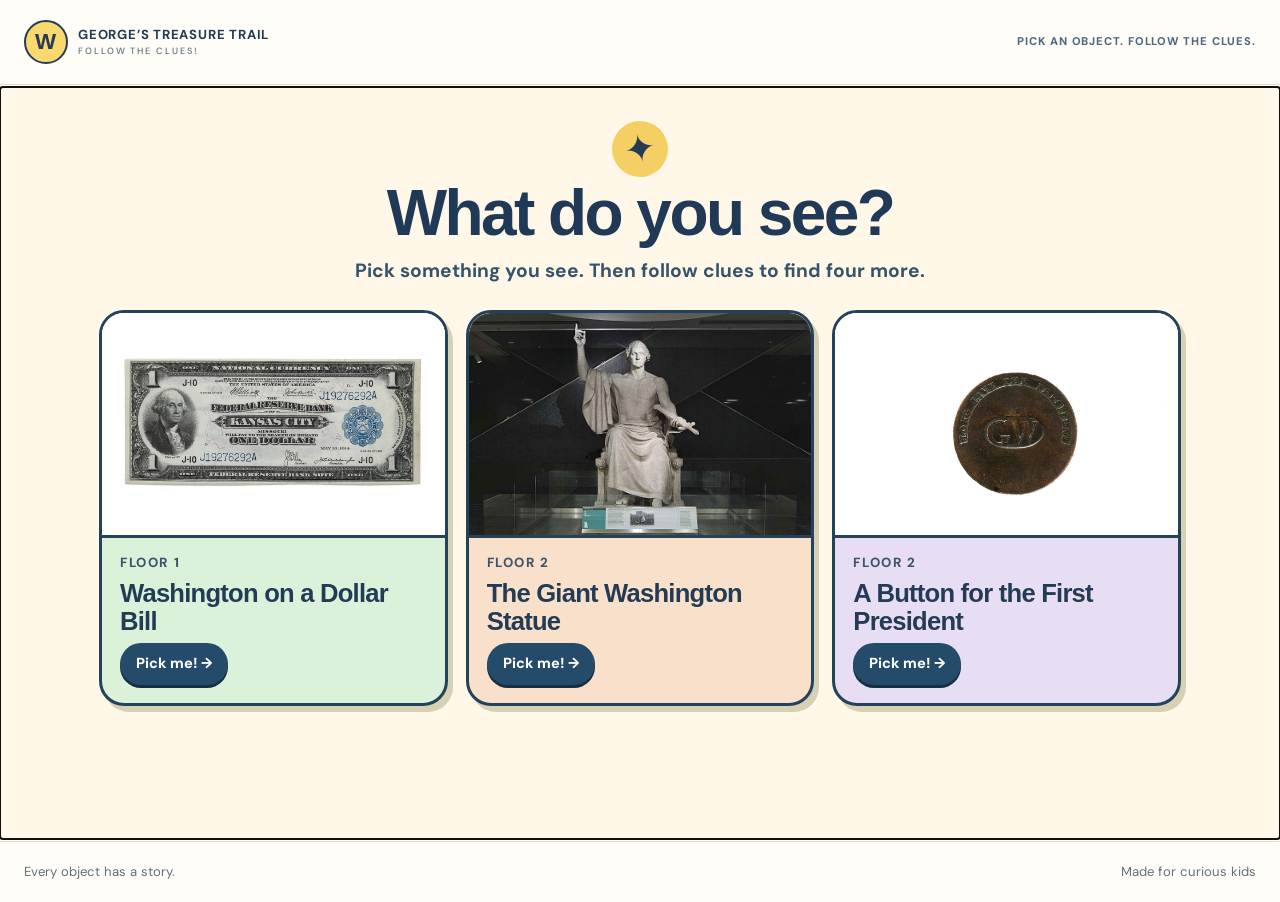
==== index.html @ ba1e5d36 "MVP" ====
<!doctype html>
<html lang="en">
<head>
  <meta charset="utf-8">
  <meta name="viewport" content="width=device-width, initial-scale=1">
  <meta name="theme-color" content="#f4efe5">
  <title>Where Will George Washington Take You?</title>
  <link rel="stylesheet" href="style.css">
  <script src="script.js" defer></script>
</head>
<body>
  <header class="site-header"><a class="brand" href="#" id="home-link" aria-label="Pick a new first object"><span class="brand-mark">W</span><span>GEORGE’S TREASURE TRAIL <small>FOLLOW THE CLUES!</small></span></a><span class="header-note">Pick an object. Follow the clues.</span></header>
  <main id="app" tabindex="-1"><p class="loading">Opening the collection…</p></main>
  <footer class="site-footer"><span>Every object has a story.</span><span>Made for curious kids</span></footer>
</body>
</html>
---- style.css ----
@import url('https://fonts.googleapis.com/css2?family=DM+Sans:wght@400;500;600;700&family=Playfair+Display:wght@500;600;700&display=swap');
:root{--paper:#f4efe5;--cream:#fffdf8;--ink:#172a3c;--muted:#62707b;--blue:#315d75;--blue2:#d8e4e8;--red:#934b43;--gold:#bf9653;--line:#d8d0c1;--shadow:0 16px 40px #172a3c14}*{box-sizing:border-box}html{scroll-behavior:smooth}body{margin:0;background:var(--paper);color:var(--ink);font-family:'DM Sans',Arial,sans-serif;line-height:1.55}button,a{font:inherit}button{cursor:pointer}a{color:var(--blue)}button:focus-visible,a:focus-visible{outline:3px solid var(--gold);outline-offset:4px}.site-header,.site-footer{display:flex;justify-content:space-between;align-items:center;gap:1rem;padding:20px max(24px,calc((100vw - 1240px)/2));border-bottom:1px solid var(--line)}.site-footer{border-top:1px solid var(--line);border-bottom:0;color:var(--muted);font-size:.82rem}.brand{display:flex;align-items:center;gap:10px;color:var(--ink);text-decoration:none;font-weight:700;font-size:.75rem;letter-spacing:.13em;line-height:1.2}.brand small{display:block;font-size:.57rem;font-weight:500;letter-spacing:.21em;color:var(--muted);margin-top:4px}.brand-mark{display:grid;place-items:center;width:38px;height:38px;border:1px solid var(--red);border-radius:50%;font:600 1.4rem Georgia,serif;color:var(--red)}.header-note{text-transform:uppercase;color:var(--muted);letter-spacing:.15em;font-size:.65rem}main{min-height:calc(100vh - 148px)}.shell{max-width:1240px;margin:auto;padding:34px 24px 70px}.eyebrow{text-transform:uppercase;letter-spacing:.2em;color:var(--red);font-weight:700;font-size:.69rem}.display{font:600 clamp(2.7rem,6vw,5.7rem)/1.05 'Playfair Display',Georgia,serif;letter-spacing:-.045em;margin:16px 0 24px}.section-title{font:600 clamp(2rem,4vw,3.2rem)/1.14 'Playfair Display',Georgia,serif;letter-spacing:-.03em;margin:12px 0 14px}.lead{font-size:clamp(1rem,1.7vw,1.2rem);color:#3f5260;max-width:620px}.button{border:0;border-radius:100px;background:var(--ink);color:#fff;padding:15px 25px;display:inline-flex;align-items:center;gap:16px;font-weight:700;text-decoration:none;box-shadow:0 8px 20px #172a3c20;transition:transform .2s,background .2s}.button:hover{transform:translateY(-2px);background:var(--blue)}.button.secondary{background:transparent;color:var(--ink);border:1px solid var(--ink);box-shadow:none}.button.red{background:var(--red)}.text-button{background:none;border:0;color:var(--blue);text-decoration:underline;padding:0}.intro{display:grid;grid-template-columns:1fr 1fr;align-items:center;gap:7%;min-height:70vh}.intro-copy{padding:30px 0}.intro-copy .lead{margin-bottom:34px}.intro-art{position:relative;min-height:530px;border-radius:220px 220px 16px 16px;background:radial-gradient(circle at 50% 40%,#f6ead1 0 22%,transparent 23%),linear-gradient(145deg,#dbe5e5,#b9ced2);overflow:hidden;box-shadow:var(--shadow)}.intro-art:before,.intro-art:after{content:'';position:absolute;border:1px solid #ffffff91;border-radius:50%;width:470px;height:470px;top:35px;left:50%;transform:translateX(-50%)}.intro-art:after{width:335px;height:335px;top:102px}.intro-compass{position:absolute;inset:0;display:grid;place-items:center;font:700 12rem 'Playfair Display',Georgia,serif;color:#345a688a}.art-chip{position:absolute;background:var(--cream);border:1px solid #ffffffb8;box-shadow:var(--shadow);border-radius:14px;padding:12px 15px;font-size:.75rem;font-weight:700}.art-chip:nth-child(2){left:5%;top:18%}.art-chip:nth-child(3){right:5%;top:25%}.art-chip:nth-child(4){left:10%;bottom:18%}.art-chip:nth-child(5){right:8%;bottom:13%}.intro-caption{margin-top:18px;color:var(--muted);font-size:.8rem}.topline{display:flex;justify-content:space-between;align-items:end;gap:20px;margin-bottom:22px}.map-layout{display:grid;grid-template-columns:minmax(0,1fr) 265px;gap:24px}.network-panel{background:#e9e7db;border:1px solid var(--line);border-radius:22px;min-height:650px;position:relative;overflow:hidden;background-image:radial-gradient(#c7c9bc 1px,transparent 1px);background-size:25px 25px}.network-inner{position:relative;min-width:780px;height:650px}.network-lines{position:absolute;inset:0;width:100%;height:100%;pointer-events:none}.network-lines line{stroke:#9ab0b5;stroke-width:2;stroke-dasharray:5 6}.root-node{position:absolute;left:50%;top:50%;transform:translate(-50%,-50%);z-index:2;width:158px;height:158px;background:var(--ink);border:7px solid var(--paper);border-radius:50%;box-shadow:0 12px 35px #172a3c33;color:white;display:grid;place-content:center;text-align:center;font:600 1.25rem/1.2 'Playfair Display',Georgia,serif}.root-node span{font:700 .55rem 'DM Sans',sans-serif;letter-spacing:.17em;color:#d9c29b;margin-bottom:8px}.network-card{position:absolute;z-index:3;width:154px;min-height:147px;background:var(--cream);border:1px solid #d2cdc2;border-radius:14px;box-shadow:0 8px 20px #26384920;padding:0;overflow:hidden;text-align:left;transition:transform .2s,box-shadow .2s}.network-card:hover{transform:translateY(-5px);box-shadow:0 14px 26px #26384930}.network-card img{width:100%;height:74px;object-fit:cover;background:#e2ded2}.network-card strong,.network-card small{display:block;padding:0 10px}.network-card strong{font-size:.72rem;line-height:1.2;margin:8px 0 3px}.network-card small{font-size:.61rem;color:var(--muted);padding-bottom:9px}.map-note{background:var(--cream);border:1px solid var(--line);border-radius:20px;padding:25px;align-self:start;box-shadow:var(--shadow)}.map-note h3{font:600 1.4rem 'Playfair Display',Georgia,serif;margin:8px 0}.map-note p{font-size:.88rem;color:var(--muted)}.legend{display:grid;gap:9px;margin-top:24px;font-size:.75rem;color:var(--muted)}.legend div{display:flex;align-items:center;gap:9px}.dot{width:13px;height:13px;border-radius:50%;background:var(--ink)}.dot.object{background:var(--cream);border:2px solid var(--blue)}.dot.concept{background:var(--gold)}.progress-row{display:flex;justify-content:space-between;align-items:center;gap:16px;margin:8px 0 22px}.progress-track{display:flex;gap:6px}.progress-track span{height:5px;width:35px;background:#d6d2c8;border-radius:10px}.progress-track span.active{background:var(--red)}.object-layout{display:grid;grid-template-columns:minmax(0,1.02fr) minmax(0,.98fr);gap:35px}.object-visual{background:#dce5e5;border-radius:24px;overflow:hidden;min-height:480px;display:grid;place-items:center;border:1px solid var(--line)}.object-visual img{width:100%;height:100%;max-height:600px;object-fit:cover}.object-detail{padding:10px 0}.object-detail .section-title{font-size:clamp(2rem,3.8vw,3.5rem)}.museum-line{color:var(--red);font-weight:700;font-size:.87rem;letter-spacing:.04em}.description{color:#425460;font-size:1rem;max-width:570px}.metadata{border-top:1px solid var(--line);padding-top:18px;margin-top:24px;display:grid;grid-template-columns:90px 1fr;gap:12px;font-size:.82rem}.metadata dt{color:var(--muted)}.metadata dd{margin:0}.tags{display:flex;gap:6px;flex-wrap:wrap}.tag{display:inline-block;background:#e5e9e7;border-radius:100px;padding:5px 10px;font-size:.72rem;color:#405763}.source-note{color:var(--muted);font-size:.72rem;margin-top:20px}.choices{margin-top:40px;border-top:1px solid var(--line);padding-top:27px}.choices h3{font:600 1.6rem 'Playfair Display',Georgia,serif;margin:0 0 7px}.choices p{color:var(--muted);font-size:.85rem;margin:0 0 17px}.choice-grid{display:grid;grid-template-columns:repeat(3,1fr);gap:10px}.choice{min-height:124px;border:1px solid #c9c7be;border-radius:15px;background:var(--cream);text-align:left;padding:18px;color:var(--ink);transition:border-color .2s,transform .2s,box-shadow .2s}.choice:hover{border-color:var(--red);transform:translateY(-3px);box-shadow:var(--shadow)}.choice .choice-number{font-size:.66rem;color:var(--red);letter-spacing:.14em;font-weight:700}.choice strong{display:block;font:600 1.17rem 'Playfair Display',Georgia,serif;margin:8px 0 5px}.choice small{color:var(--muted);font-size:.72rem}.final-hero{text-align:center;max-width:750px;margin:15px auto 35px}.final-hero p{color:var(--muted)}.stats{display:flex;justify-content:center;gap:10px;flex-wrap:wrap;margin:23px 0}.stat{background:var(--cream);border:1px solid var(--line);border-radius:10px;padding:9px 16px;font-size:.82rem}.stat strong{color:var(--red)}.journey-scroll{overflow-x:auto;padding:12px 4px 35px}.journey-path{min-width:max-content;display:flex;align-items:center;gap:0;margin:auto;width:max-content}.path-root,.path-object,.path-concept{animation:reveal .5s both;flex-shrink:0}.path-root{width:132px;height:132px;border-radius:50%;display:grid;place-content:center;text-align:center;color:#fff;background:var(--ink);font:600 1.15rem/1.15 'Playfair Display',Georgia,serif}.path-root small{font:700 .57rem 'DM Sans',sans-serif;letter-spacing:.15em;color:#e2c994;margin-bottom:6px}.path-object{width:150px;background:var(--cream);border:1px solid var(--line);border-radius:14px;overflow:hidden;box-shadow:var(--shadow);align-self:stretch}.path-object img{width:100%;height:95px;object-fit:cover}.path-object div{padding:9px}.path-object strong{font-size:.76rem;line-height:1.25;display:block}.path-object small{font-size:.64rem;color:var(--muted)}.path-object.away{border-color:#b9cbd1}.path-concept{background:#efe1c6;border:1px solid #d6ba84;border-radius:100px;padding:9px 13px;max-width:120px;text-align:center;font-size:.7rem;font-weight:700;color:#71542c;line-height:1.2}.path-line{width:28px;height:2px;background:#bda982;flex-shrink:0}.final-actions{text-align:center;margin-top:20px}.final-list{margin:25px auto 0;max-width:750px;color:var(--muted);font-size:.84rem}.final-list strong{color:var(--ink)}.loading{padding:60px;text-align:center}.error{max-width:680px;margin:60px auto;background:var(--cream);padding:30px;border-radius:15px}@keyframes reveal{from{opacity:0;transform:translateY(15px)}to{opacity:1;transform:translateY(0)}}@media(max-width:900px){.map-layout{grid-template-columns:1fr}.network-panel{overflow-x:auto}.map-note{order:-1}.intro{grid-template-columns:1fr}.intro-art{min-height:360px}.object-layout{grid-template-columns:1fr}.object-visual{min-height:330px}.object-visual img{max-height:440px}.choice-grid{grid-template-columns:1fr}}@media(max-width:600px){.site-header,.site-footer{padding-left:18px;padding-right:18px}.header-note{display:none}.shell{padding:20px 18px 55px}.intro{min-height:auto}.intro-copy{padding:25px 0}.intro-art{min-height:310px}.intro-compass{font-size:8rem}.art-chip{font-size:.62rem}.topline{display:block}.network-panel,.network-inner{height:610px;min-height:610px}.object-visual{min-height:280px}.metadata{grid-template-columns:75px 1fr}.progress-row{align-items:start;flex-direction:column}.site-footer{font-size:.72rem}}
.scroll-hint{font-size:.75rem;margin:6px 0 0}
/* Expanding collection map */
.network-inner{width:1130px;min-width:1130px;height:710px}
.network-panel{min-height:710px;overflow:auto}
.network-lines{width:1130px;height:710px}
.network-lines .ray{stroke:#aebfc0;stroke-dasharray:5 7;stroke-width:1.5}
.network-lines .chosen{stroke:var(--red);stroke-dasharray:none;stroke-width:3;stroke-linecap:round}
.network-lines .edge-label{font:700 12px 'DM Sans',Arial,sans-serif;fill:#733a35;paint-order:stroke;stroke:#f4efe5;stroke-width:5px;stroke-linejoin:round}
.root-node{left:465px;top:340px}
.network-card.visited{border:2px solid var(--red);box-shadow:0 7px 24px #934b4338}
.network-card.discovered{border-color:var(--blue)}
.map-caption{font-size:.75rem;color:var(--muted);margin:8px 3px}
.live-map{margin-bottom:35px}
.live-map-head{display:flex;justify-content:space-between;align-items:end;gap:24px;margin:0 0 15px}
.live-map-head h2{font:600 1.55rem 'Playfair Display',Georgia,serif;margin:5px 0 0}
.live-map-head p{max-width:365px;font-size:.79rem;color:var(--muted);margin:0}
.live-map .network-panel{height:420px;min-height:420px}
.map-preview{background:var(--cream);border:1px solid var(--line);border-radius:0 0 12px 12px;padding:12px 18px;font-size:.79rem;color:var(--muted);min-height:48px}
.map-preview strong{color:var(--ink)}
.preview-visited{display:inline-block;background:#f2e2dc;border-radius:20px;color:var(--red);font-weight:700;padding:2px 8px;margin-left:8px}
.path-concept small{display:block;font-size:.57rem;font-weight:500;color:#796c55;margin-top:5px}
.path-finish{flex-shrink:0;width:150px;height:132px;border-radius:16px;background:var(--blue);color:#fff;display:grid;place-content:center;text-align:center;font:600 1.12rem/1.2 'Playfair Display',Georgia,serif;box-shadow:var(--shadow);animation:reveal .5s 1.4s both}
.path-finish small{font:700 .53rem 'DM Sans',sans-serif;letter-spacing:.12em;color:#e9d6a8;margin-bottom:7px}
@media(max-width:900px){.live-map-head{display:block}.live-map-head p{margin-top:8px}.map-layout{display:flex;flex-direction:column}.map-note{order:0}}
/* National Museum of American History physical orientation map */
.physical-map{margin:26px 0 40px;background:var(--cream);border:1px solid var(--line);border-radius:22px;padding:24px;box-shadow:var(--shadow)}
.floor-map-head{display:flex;justify-content:space-between;align-items:end;gap:20px;margin-bottom:18px}
.floor-map-head h2{font:600 1.7rem 'Playfair Display',Georgia,serif;margin:4px 0 0}
.floor-tabs{display:flex;gap:5px;background:#e9e5dc;border-radius:100px;padding:5px}
.floor-tabs button{border:0;background:transparent;border-radius:100px;padding:8px 14px;font-size:.79rem;font-weight:700;color:var(--muted)}
.floor-tabs button.selected{background:var(--ink);color:#fff}
.physical-map-grid{display:grid;grid-template-columns:minmax(0,1.8fr) minmax(250px,.8fr);gap:20px}
.floor-plan{position:relative;border:1px solid #bbc9c5;border-radius:13px;padding:0 20px;background:#e7ece8;min-height:390px;overflow:hidden}
.street{text-align:center;font-size:.67rem;font-weight:700;letter-spacing:.17em;color:#577168;padding:12px}
.street.north{border-bottom:2px dashed #a3b8ae}.street.south{border-top:2px dashed #a3b8ae}
.floor-zones{display:grid;grid-template-columns:repeat(3,1fr);gap:9px;margin:20px 0 0}
.zone{min-height:184px;background:#f9f7f0;border:2px solid #adbab8;border-radius:7px;padding:19px 12px;display:flex;flex-direction:column;align-items:flex-start;position:relative}
.zone.center{background:#e4ddd0}.zone.featured{background:#f4e6d8;border-color:var(--red)}
.zone small{font-size:.64rem;font-weight:700;color:var(--red);letter-spacing:.15em}
.zone strong{font:600 clamp(1rem,1.7vw,1.4rem)/1.2 'Playfair Display',Georgia,serif;margin:12px 0 7px}
.zone span{font-size:.73rem;color:var(--muted)}
.gallery-pin{border:0;border-radius:100px;background:var(--red);color:#fff;font-weight:700;font-size:.67rem;padding:8px 10px;margin-top:auto;box-shadow:0 3px 9px #934b433b}
.gallery-pin:hover{background:#713730}
.center-corridor{text-align:center;background:#d5d0c5;border:1px solid #bfb7a8;border-radius:4px;margin:10px 0 14px;padding:8px;font-size:.65rem;letter-spacing:.15em;font-weight:700;color:#53606a}
.entrance-row{text-align:center;height:35px}.entrance-badge,.upstairs-badge{display:inline-block;background:var(--blue);color:white;border-radius:100px;padding:6px 13px;font-size:.65rem;letter-spacing:.1em;font-weight:700}.upstairs-badge{background:#607177}
.gallery-list{border:1px solid var(--line);border-radius:13px;padding:20px;background:#f7f2e8;min-height:390px}
.gallery-list h3{font:600 1.35rem 'Playfair Display',Georgia,serif;margin:10px 0}
.gallery-list p{color:var(--muted);font-size:.79rem}
.gallery-object{display:flex;align-items:center;gap:9px;width:100%;border:1px solid var(--line);border-radius:9px;background:#fff;text-align:left;padding:5px;margin-top:7px;color:var(--ink)}
.gallery-object:hover{border-color:var(--red)}
.gallery-object img{width:43px;height:43px;object-fit:cover;border-radius:5px}
.gallery-object strong,.gallery-object small{display:block;line-height:1.2}.gallery-object strong{font-size:.72rem}.gallery-object small{font-size:.62rem;color:var(--red);margin-top:3px}
.gallery-preview{border-top:1px solid var(--line);padding-top:10px}
.unlocated{border-top:1px solid var(--line);padding-top:18px;margin-top:22px}
.unlocated h3{font:600 1.25rem 'Playfair Display',Georgia,serif;margin:0}.unlocated p{font-size:.79rem;color:var(--muted)}
.unlocated>div{display:flex;flex-wrap:wrap;gap:8px}.unlocated button{border:1px solid var(--line);background:#fff;border-radius:9px;padding:10px 13px;color:var(--ink);font-size:.75rem;text-align:left}.unlocated button span{color:var(--red);margin-left:6px}.unlocated button:hover{border-color:var(--red)}
@media(max-width:850px){.physical-map-grid{grid-template-columns:1fr}.gallery-list{min-height:0}.floor-map-head{display:block}.floor-tabs{width:max-content;margin-top:14px}}
@media(max-width:520px){.physical-map{padding:13px}.floor-plan{padding:0 8px;min-height:350px}.floor-zones{gap:4px}.zone{padding:9px 5px;min-height:185px}.zone strong{font-size:.85rem}.zone span{font-size:.58rem}.gallery-pin{font-size:.56rem;padding:6px}.street{font-size:.53rem}}
/* Official Smithsonian floor plan, cropped to the selected floor without altering the asset */
.map-image-clip{position:relative;aspect-ratio:2/1;overflow:hidden;background:#fff;border:1px solid var(--line);border-radius:10px}
.map-image-clip img{display:block;width:100%;height:auto;max-width:none}
.map-image-clip.floor-2 img{transform:translateY(-25%)}
.map-image-clip.floor-1 img{transform:translateY(-50%)}
.official-gallery-pin{position:absolute;left:69%;top:19%;border:3px solid #fff;border-radius:100px;background:var(--red);color:#fff;font-size:.7rem;font-weight:700;padding:10px 14px;box-shadow:0 5px 17px #172a3c55}
.official-gallery-pin:hover{background:#713730}
@media(max-width:600px){.official-gallery-pin{font-size:.56rem;padding:6px 8px;border-width:2px;left:65%;top:17%}}
html{scroll-behavior:auto}
.entrance-picker{border-bottom:1px solid var(--line);padding-bottom:20px;margin-bottom:20px}
.entrance-options{display:grid;grid-template-columns:repeat(2,minmax(0,1fr));gap:10px;margin-top:10px}
.entrance-options button{text-align:left;border:1px solid var(--line);border-radius:12px;background:#fff;padding:13px 15px;color:var(--ink)}
.entrance-options button.selected{border:2px solid var(--red);background:#fbf1e9;padding:12px 14px}
.entrance-options strong,.entrance-options small{display:block}
.entrance-options strong{font-size:.88rem}.entrance-options small{font-size:.7rem;color:var(--muted);margin-top:4px}
.map-image-clip.floor-1 .official-gallery-pin{left:31%;top:62%}
.map-image-clip.floor-2 .official-gallery-pin{left:17%;top:47%}
@media(max-width:600px){.entrance-options{grid-template-columns:1fr}.map-image-clip.floor-1 .official-gallery-pin{left:24%;top:60%}.map-image-clip.floor-2 .official-gallery-pin{left:15%;top:45%}}

/* Dense object view for laptop screens */
.shell:has(.object-layout){padding-top:18px}
.shell:has(.object-layout) .progress-row{margin:0 0 12px}
.object-map-disclosure{margin:0 0 16px;border:1px solid var(--line);border-radius:12px;background:var(--cream)}
.object-map-disclosure summary{padding:8px 14px;color:var(--blue);font-size:.78rem;font-weight:700;cursor:pointer}
.object-map-disclosure .physical-map{margin:0;border:0;border-top:1px solid var(--line);border-radius:0 0 12px 12px}
.object-layout{grid-template-columns:minmax(250px,.72fr) minmax(0,1.28fr);gap:25px;align-items:start}
.object-visual{height:330px;min-height:0;position:relative;border-radius:15px;background:#e9e5db}
.object-visual img{height:100%;max-height:none;object-fit:contain}
.image-credit{position:absolute;right:9px;bottom:8px;border-radius:30px;background:#fffdf8e8;padding:3px 9px;font-size:.65rem;font-weight:700;text-decoration:none}
.object-detail{padding:0}
.object-detail .section-title{font-size:clamp(1.8rem,2.6vw,2.55rem);margin:5px 0 7px}
.museum-line{margin:0;font-size:.79rem}
.description{margin:10px 0;font-size:.87rem;line-height:1.42}
.metadata{grid-template-columns:77px 1fr;gap:6px;margin-top:12px;padding-top:10px;font-size:.75rem;line-height:1.35}
.tag{padding:3px 7px;font-size:.65rem}
.object-detail>p:has(a){margin:10px 0 2px;font-size:.78rem}
.source-note{margin:6px 0 0;font-size:.67rem;line-height:1.35}
.choices{margin-top:16px;padding-top:13px}
.choices h3{font-size:1.26rem;margin-bottom:4px}
.choices p{font-size:.73rem;margin-bottom:11px;line-height:1.35}
.choice-grid{gap:7px}
.choice{min-height:94px;padding:10px;border-radius:11px}
.choice .choice-number{font-size:.57rem}
.choice strong{font-size:.91rem;line-height:1.2;margin:5px 0 4px}
.choice small{font-size:.62rem}
.gallery-list{min-height:0}
.gallery-object-scroll{max-height:355px;overflow-y:auto;padding-right:4px}
.official-gallery-pin{font-size:.62rem;padding:6px 9px;border-width:2px;white-space:nowrap;transform:translate(-50%,-50%)}
.official-gallery-pin.selected{background:var(--ink)}
.official-gallery-pin span{display:inline-grid;place-items:center;margin-left:4px;background:#fff;color:var(--red);border-radius:50%;width:17px;height:17px}
.map-image-clip .official-gallery-pin[data-pin="value-of-money"]{left:31%;top:62%}
.map-image-clip .official-gallery-pin[data-pin="washington-sculpture"]{left:17%;top:47%}
.map-image-clip .official-gallery-pin[data-pin="american-democracy"]{left:32%;top:78%}
.map-image-clip .official-gallery-pin[data-pin="price-of-freedom"]{left:69%;top:19%}
.map-image-clip .official-gallery-pin[data-pin="american-presidency"]{left:50%;top:75%}
@media(max-width:900px){.object-layout{grid-template-columns:1fr}.object-visual{height:265px}.choice-grid{grid-template-columns:repeat(3,minmax(0,1fr))}}
@media(max-width:600px){.object-visual{height:225px}.choice-grid{grid-template-columns:1fr}.official-gallery-pin{font-size:.53rem;padding:4px 6px}.official-gallery-pin span{width:14px;height:14px}.map-image-clip .official-gallery-pin[data-pin="american-democracy"]{left:36%;top:78%}}

/* A playful first screen and simple floor guide */
body{background:#f8f3e8}
.kid-start{padding-top:30px}
.start-heading{text-align:center;max-width:820px;margin:0 auto 22px}
.start-heading .display{font-size:clamp(2.3rem,4.5vw,4.4rem);line-height:1.08;margin:9px 0 11px}
.start-heading p{font-size:1.08rem;line-height:1.45;color:#40505e;margin:0 auto;max-width:650px}
.start-cards{display:grid;grid-template-columns:repeat(3,minmax(0,1fr));gap:16px;margin-bottom:26px}
.start-card{display:flex;flex-direction:column;overflow:hidden;text-align:left;padding:0;border:2px solid #d7cfc0;border-radius:22px;background:#fffdf8;color:var(--ink);box-shadow:0 7px 18px #172a3c13;transition:transform .2s,border-color .2s,box-shadow .2s}
.start-card:hover{transform:translateY(-4px);border-color:var(--red);box-shadow:0 13px 25px #172a3c20}
.start-card-image{height:155px;background:#e9e5db;display:grid;place-items:center;overflow:hidden;width:100%}
.start-card-image img{height:100%;width:100%;object-fit:contain}
.start-card-copy{padding:15px 18px 17px;display:flex;flex-direction:column;gap:6px;flex:1;width:100%}
.start-card-floor{font-size:.71rem;letter-spacing:.12em;font-weight:800;color:var(--red)}
.start-card strong{font:700 1.28rem/1.16 'Playfair Display',Georgia,serif}
.start-card small{font-size:.78rem;line-height:1.35;color:#455461;flex:1}
.start-card-action{display:block;align-self:flex-start;margin-top:6px;padding:8px 13px;border-radius:50px;background:var(--red);color:#fff;font-size:.78rem;font-weight:800}
.play-map{border:2px solid #d7cfc0;border-radius:24px;background:#fffdf8;padding:20px;box-shadow:0 10px 25px #172a3c0d}
.play-map-heading{display:flex;align-items:end;justify-content:space-between;gap:22px;margin-bottom:15px}
.play-map-heading h2{font:700 1.75rem/1.1 'Playfair Display',Georgia,serif;margin:3px 0}
.play-map-heading p{font-size:.76rem;line-height:1.35;color:var(--muted);max-width:265px;margin:0}
.play-map-grid{display:grid;grid-template-columns:minmax(0,1.35fr) minmax(250px,.65fr);gap:17px}
.play-building{background:#ebf3ef;border:2px solid #b8d0c6;border-radius:19px;padding:12px;position:relative}
.play-floor{display:flex;align-items:center;gap:12px;padding:9px;border-radius:14px;background:#fffdf9;margin-bottom:8px;border:1px solid #d7e4dc}
.play-floor-number{width:43px;height:43px;flex:none;border-radius:13px;background:#24485a;color:#fff;display:flex;flex-direction:column;align-items:center;justify-content:center;font:800 1.25rem/1 'DM Sans',sans-serif}
.play-floor-number small{font-size:.48rem;letter-spacing:.08em;margin-top:2px}
.play-rooms{display:flex;gap:8px;flex:1}
.play-room{display:flex;align-items:center;gap:9px;flex:1;min-height:61px;padding:7px 10px;border:2px solid transparent;border-radius:13px;text-align:left;color:#203344;font-size:.85rem;font-weight:800;line-height:1.12}
.play-room small{display:block;color:#496070;font-size:.64rem;font-weight:600;margin-top:3px}
.play-room.mint{background:#cfe9d6}.play-room.peach{background:#f4d3bc}.play-room.lavender{background:#ded6f1}.play-room.blue{background:#cfe3ef}.play-room.yellow{background:#f5e6a7}
.play-room.selected,.play-room:hover{border-color:#24485a;box-shadow:0 3px 0 #24485a}
.room-icon{font-size:1.5rem;line-height:1;flex:none}
.play-map-end{display:flex;align-items:center;gap:8px;justify-content:center;color:#765626;font-weight:800;font-size:.83rem;padding:5px}
.play-map-end:first-letter{font-size:1.3rem}
.play-map-results{background:#f8f1df;border:1px solid #e4d4ae;border-radius:16px;padding:16px;min-height:245px}
.play-map-results h3{font:700 1.4rem/1.15 'Playfair Display',Georgia,serif;margin:2px 0 7px}
.play-map-results p{font-size:.77rem;line-height:1.35;margin:0 0 9px;color:#4a5963}
.play-map-prompt{display:flex;flex-direction:column;justify-content:center;text-align:center;align-items:center}
.prompt-star{font-size:3.5rem;line-height:1;color:#c09143}
.play-object-list{max-height:230px;overflow:auto;display:grid;gap:7px}
.play-object{display:flex;gap:8px;align-items:center;background:#fff;border-radius:9px;padding:5px}
.play-object img{height:44px;width:52px;object-fit:contain;flex:none}
.play-object strong{display:block;font-size:.74rem;line-height:1.18}
.play-object small{display:block;font-size:.64rem;line-height:1.25;color:#53626d;margin-top:2px}
.kid-object .object-layout{grid-template-columns:minmax(270px,.75fr) minmax(0,1.25fr);gap:24px}
.kid-object .object-visual{height:355px;border:3px solid #fff;border-radius:20px;box-shadow:0 6px 20px #172a3c18}
.kid-object .object-detail .section-title{font-size:clamp(2rem,2.9vw,2.8rem)}
.kid-object .description{font-size:1.04rem;line-height:1.45;margin:11px 0 12px;color:#304558}
.kid-place{display:flex;align-items:center;gap:9px;background:#e8f2ec;border-radius:12px;padding:10px 13px;font-size:.85rem;color:#2d554b}
.kid-place>span{font-size:1.4rem;line-height:1}
.kid-object .choices{margin-top:17px;padding-top:13px}
.kid-object .choices h2{font:700 1.5rem/1.1 'Playfair Display',Georgia,serif;margin:0 0 4px}
.kid-object .choices p{font-size:.86rem;margin:0 0 10px}
.kid-object .choice{min-height:125px;padding:12px;border-width:2px}
.kid-object .choice strong{font-size:1.1rem}
.kid-object .choice small{font-size:.72rem;line-height:1.2}
.choice-place{display:block;margin-top:7px;color:var(--red);font-size:.65rem;font-weight:800}
.object-facts{border-top:1px solid var(--line);margin-top:17px;padding:10px 0;color:#435462;font-size:.78rem}
.object-facts summary{cursor:pointer;font-size:.83rem;font-weight:800;color:var(--blue)}
.object-facts dl{display:grid;grid-template-columns:80px 1fr;gap:5px;margin:12px 0}
.object-facts dt{font-weight:800}.object-facts dd{margin:0}
.object-facts p{margin:5px 0;font-size:.72rem}
.kid-object .object-map-disclosure{margin-top:19px}
.kid-object .object-map-disclosure summary{font-size:.85rem;font-weight:800;padding:11px 15px}
.kid-object .object-map-disclosure .play-map{border:0;box-shadow:none}
.path-finish{width:132px;height:132px;border-radius:50%;background:#f2d782;color:#5d431c;display:grid;place-content:center;text-align:center;flex:none;font:700 1.1rem/1.15 'Playfair Display',Georgia,serif;border:4px solid #fff;box-shadow:0 6px 20px #172a3c20}
.path-finish small{font:800 .58rem 'DM Sans',sans-serif;letter-spacing:.1em;margin-bottom:4px}
@media(max-width:900px){.start-cards{grid-template-columns:repeat(3,minmax(0,1fr))}.start-card-image{height:120px}.kid-object .object-layout{grid-template-columns:1fr}.kid-object .object-visual{height:260px}.play-map-grid{grid-template-columns:1fr}.play-map-results{min-height:0}}
@media(max-width:650px){.start-cards{grid-template-columns:1fr}.start-card{flex-direction:row;min-height:130px}.start-card-image{height:auto;width:35%;flex:none}.start-card-copy{padding:12px}.start-card strong{font-size:1.05rem}.start-card small{font-size:.7rem}.start-card-action{font-size:.68rem;padding:6px 10px}.play-map-heading{display:block}.play-map-heading p{max-width:none;margin-top:8px}.play-floor{gap:7px;padding:6px}.play-rooms{flex-direction:column}.play-room{min-height:46px}.room-icon{font-size:1.2rem}.kid-object .object-visual{height:220px}.kid-object .choice-grid{grid-template-columns:1fr}.kid-object .choice{min-height:0}.start-heading .display{font-size:2.3rem}}
.kid-finale .final-hero{margin:4px auto 22px}
.kid-finale .final-hero p{font-size:1rem}
.kid-journey-grid{display:grid;grid-template-columns:repeat(5,minmax(0,1fr));gap:11px}
.kid-journey-card{position:relative;display:flex;flex-direction:column;align-items:stretch;border:2px solid #d7cfc0;border-radius:16px;background:#fffdf8;overflow:hidden;min-width:0}
.journey-number{position:absolute;top:8px;left:8px;z-index:2;display:grid;place-items:center;width:30px;height:30px;border-radius:50%;background:var(--red);color:#fff;font-weight:800}
.kid-journey-card img{width:100%;height:130px;object-fit:contain;background:#eee9dc}
.kid-journey-card strong{font:700 1rem/1.2 'Playfair Display',Georgia,serif;padding:10px 10px 0}
.kid-journey-card small{font-size:.65rem;color:#526471;padding:5px 10px;flex:1}
.journey-idea{background:#e7f0ea;padding:8px 10px;font-size:.66rem;line-height:1.2;font-weight:800;color:#2d554b}
.discovery-finish{display:flex;align-items:center;justify-content:center;gap:15px;max-width:480px;margin:22px auto 5px;padding:14px 19px;border-radius:18px;background:#f6df9d;color:#5a441d;text-align:left}
.discovery-finish>span{font-size:3rem;line-height:1}
.discovery-finish strong,.discovery-finish small{display:block}
.discovery-finish strong{font:700 1.25rem 'Playfair Display',Georgia,serif}
.discovery-finish small{font-size:.72rem;line-height:1.3;margin-top:4px}
@media(max-width:750px){.kid-journey-grid{grid-template-columns:repeat(2,minmax(0,1fr))}.kid-journey-card:last-child{grid-column:1/-1}}

/* Younger explorers: large choices, bright color, and a floor treasure map */
:root{--paper:#fff7e8;--cream:#fffdf7;--ink:#243b55;--red:#cc5b4b;--blue:#327e9b;--gold:#e3a742}
body{background:#fff7e8}
.site-header{background:#fffdf7;border-bottom:3px solid #ead9bb}
.brand{font-size:.82rem;letter-spacing:.06em}
.brand-mark{width:44px;height:44px;background:#f9d96d;border:2px solid var(--ink);color:var(--ink);font-family:'Arial Rounded MT Bold','Trebuchet MS',sans-serif}
.header-note{font-size:.7rem;letter-spacing:.08em;color:#4d6980;font-weight:800}
.site-footer{background:#fffdf7;border-top:3px solid #ead9bb;font-size:.82rem}
.kid-start{max-width:1130px;padding-top:34px}
.start-heading{margin-bottom:25px}
.start-heading .display,.kid-object .object-detail .section-title,.kid-finale .section-title,.kid-object .choices h2{font-family:'Arial Rounded MT Bold','Trebuchet MS',Arial,sans-serif;font-weight:900;letter-spacing:-.04em}
.start-heading .display{font-size:clamp(2.6rem,5vw,4.5rem);line-height:1.03;margin:4px 0 10px;color:#203956}
.start-heading p{font-size:1.2rem;font-weight:700;color:#36536c}
.start-sparkle{display:inline-grid;place-items:center;width:56px;height:56px;border-radius:50%;background:#f4d064;color:#263b54;font-size:2.4rem;line-height:1;transform:rotate(-12deg)}
.start-cards{gap:18px}
.start-card{border:3px solid #24435b;border-radius:25px;box-shadow:5px 6px 0 #d5d1b4;min-height:360px}
.start-card:nth-child(1){background:#dcf1da}.start-card:nth-child(2){background:#f9e0cb}.start-card:nth-child(3){background:#e7def4}
.start-card:hover{border-color:var(--red);box-shadow:5px 8px 0 #e6b482}
.start-card-image{height:225px;background:#fffdf7;border-bottom:3px solid #24435b}
.start-card-copy{padding:15px 18px 18px;gap:7px;align-items:flex-start}
.start-card-floor{font-size:.83rem;color:#3d556a}
.start-card strong{font:900 clamp(1.25rem,2vw,1.65rem)/1.08 'Arial Rounded MT Bold','Trebuchet MS',Arial,sans-serif;letter-spacing:-.03em}
.start-card-action{margin-top:auto;padding:10px 16px;background:#254b6b;color:#fff;font-size:.91rem;box-shadow:0 3px 0 #162e42}
.kid-object .progress-row{margin-bottom:15px}
.kid-object .progress-row .eyebrow{font-size:.9rem;letter-spacing:.1em}
.kid-object .progress-track span{height:11px;width:43px;border-radius:40px}
.kid-object .object-layout{gap:30px}
.kid-object .object-visual{height:390px;background:#fffdf7;border:4px solid #24435b;border-radius:24px;box-shadow:6px 7px 0 #d8d7bb}
.kid-object .object-detail .section-title{font-size:clamp(2rem,3.2vw,3rem);line-height:1.05;margin:5px 0 12px}
.kid-object .object-detail>.eyebrow{font-size:.83rem;letter-spacing:.1em}
.kid-object .description{font-size:1.15rem;line-height:1.4;font-weight:600;margin-bottom:16px}
.kid-place{background:#dff2e5;border:2px solid #79b5a0;border-radius:15px;font-size:.95rem;padding:10px 13px}
.kid-object .choices{border-top:0;margin-top:18px;padding-top:0}
.kid-object .choices h2{font-size:1.75rem;color:#203956}
.kid-object .choices p{font-size:.95rem;line-height:1.25;margin-bottom:12px}
.kid-object .choice-grid{gap:10px}
.kid-object .choice{min-height:190px;border:3px solid #24435b;border-radius:18px;padding:10px;background:#fffdf7;box-shadow:3px 4px 0 #e0d5bd}
.kid-object .choice:nth-child(1){background:#fff0c6}.kid-object .choice:nth-child(2){background:#e0f0e3}.kid-object .choice:nth-child(3){background:#e7e0f5}
.kid-object .choice-number{font-size:.7rem;color:#394f65}
.choice-thumb{display:block;width:100%;height:58px;object-fit:contain;background:#ffffffb0;border-radius:9px;margin:6px 0}
.kid-object .choice strong{font:900 .99rem/1.12 'Arial Rounded MT Bold','Trebuchet MS',Arial,sans-serif;margin:4px 0 5px}
.kid-object .choice small{font-size:.72rem;font-weight:700;color:#42576b}
.kid-object .choice-place{font-size:.66rem;margin-top:5px;color:#a13e33}
.object-facts{margin-top:17px;border-top:2px dashed #d4c7ae}
.object-facts summary{font-size:.85rem}
.kid-finale .final-hero{margin:0 auto 16px}
.kid-finale .section-title{font-size:clamp(2.7rem,5vw,4.1rem);margin:3px 0 8px}
.kid-finale .final-hero p{font-size:1.12rem;font-weight:700;color:#40576d}
.treasure-map{position:relative;width:100%;aspect-ratio:1000/760;min-height:690px;overflow:hidden;border:5px solid #9e7646;border-radius:26px;background:repeating-linear-gradient(24deg,#fdf1d0 0 34px,#fcf0ce 34px 68px);box-shadow:8px 9px 0 #d5c6a8}
.treasure-map::before{content:'✦';position:absolute;left:3%;top:2%;color:#dcaa53;font-size:3rem;opacity:.5}
.treasure-map::after{content:'✦';position:absolute;right:5%;top:4%;color:#dcaa53;font-size:2rem;opacity:.5}
.treasure-band{position:absolute;left:2%;right:2%;height:20%;border:2px dashed #c8ab75;border-radius:20px;background:#fff9e5a9}
.treasure-band>span{position:absolute;left:1%;top:50%;transform:translateY(-50%);display:grid;place-items:center;width:54px;height:54px;border-radius:50%;background:#244b62;color:#fff;font:900 1.5rem/1 'Arial Rounded MT Bold','Trebuchet MS',sans-serif}
.treasure-band small{font-size:.45rem;letter-spacing:.04em}
.band-3{top:21%}.band-2{top:43%}.band-1{top:65%}
.band-3>span{background:#667bb5}.band-2>span{background:#cd7458}.band-1>span{background:#4b9b7b}
.treasure-online{position:absolute;left:2%;top:3%;padding:5px 10px;border-radius:40px;background:#e5eff8;color:#32506c;font-size:.7rem;font-weight:900}
.treasure-trail{position:absolute;inset:0;width:100%;height:100%;pointer-events:none;z-index:1}
.treasure-stop{position:absolute;z-index:2;width:14%;min-width:118px;max-width:145px;transform:translate(-50%,-50%);border:3px solid #28445b;border-radius:15px;background:#fffdf6;box-shadow:3px 5px 0 #bc9b66;text-align:center;padding:6px}
.treasure-stop img{display:block;width:100%;height:55px;object-fit:contain;background:#f6f3e8;border-radius:8px}
.treasure-stop strong{display:block;font:900 .77rem/1.1 'Arial Rounded MT Bold','Trebuchet MS',sans-serif;margin-top:5px}
.treasure-stop small{display:block;font-size:.59rem;color:#51616c;line-height:1.15;margin-top:3px}
.treasure-stop em{display:block;font-style:normal;font-size:.52rem;letter-spacing:.06em;font-weight:900;color:#a2483d;margin-top:5px}
.treasure-number{position:absolute;top:-11px;left:-10px;width:30px;height:30px;display:grid;place-items:center;border-radius:50%;background:#d25847;color:#fff;font-weight:900;font-size:1rem;border:2px solid #fff}
.treasure-star{position:absolute;z-index:3;left:88%;top:92%;width:13%;transform:translate(-50%,-50%);text-align:center;color:#664813}
.treasure-star span{display:block;font-size:3.5rem;line-height:.8;text-shadow:2px 2px 0 #fff}
.treasure-star strong{display:block;font:900 .88rem/1.05 'Arial Rounded MT Bold','Trebuchet MS',sans-serif;background:#f9db77;border:2px solid #946c31;border-radius:20px;padding:3px 5px}
.treasure-note{text-align:center;color:#536576;font-size:.8rem;font-weight:700;margin:19px 0 6px}
.kid-finale .final-actions{margin-top:15px}
.kid-finale .button{font-size:1rem;padding:14px 25px;background:#244b6a}
@media(max-width:900px){.start-card{min-height:310px}.start-card-image{height:165px}.kid-object .object-layout{grid-template-columns:1fr}.kid-object .object-visual{height:285px}.treasure-map{min-height:570px}.treasure-stop{min-width:98px}.treasure-stop img{height:42px}.treasure-stop strong{font-size:.65rem}.treasure-stop small{font-size:.52rem}}
@media(max-width:650px){.start-heading .display{font-size:2.7rem}.start-heading p{font-size:1rem}.start-cards{grid-template-columns:1fr}.start-card{min-height:155px;flex-direction:row}.start-card-image{width:37%;height:auto;border-bottom:0;border-right:3px solid #24435b}.start-card-copy{padding:12px}.start-card strong{font-size:1.15rem}.start-card-action{font-size:.8rem;padding:6px 10px}.kid-object .object-visual{height:220px}.kid-object .choice-grid{grid-template-columns:1fr}.kid-object .choice{display:grid;grid-template-columns:70px 1fr;column-gap:10px;min-height:0;align-items:center}.kid-object .choice-number{grid-column:1/-1}.choice-thumb{grid-column:1;grid-row:2/5;height:68px;margin:0}.kid-object .choice strong,.kid-object .choice small,.kid-object .choice-place{grid-column:2}.treasure-map{aspect-ratio:auto;min-height:0;height:auto;padding:20px 15px 25px;display:flex;flex-direction:column;gap:12px}.treasure-trail,.treasure-band,.treasure-online{display:none}.treasure-stop{position:relative!important;left:auto!important;top:auto!important;transform:none;width:100%;max-width:none;min-width:0;display:grid;grid-template-columns:65px 1fr;gap:3px 10px;text-align:left;padding:8px 10px}.treasure-stop img{grid-row:1/4;height:70px}.treasure-stop strong,.treasure-stop small,.treasure-stop em{grid-column:2;margin:0}.treasure-number{left:-7px;top:-8px}.treasure-star{position:relative;left:auto;top:auto;transform:none;width:100%;margin-top:8px}.treasure-star span{font-size:2.5rem}.treasure-star strong{display:inline-block;font-size:1rem}}
.treasure-map{min-height:0}
.treasure-band>span{top:-20px;left:16px;transform:none;width:58px;height:42px;border-radius:12px;font-size:1.2rem;line-height:.8;z-index:2}
.treasure-band small{font-size:.43rem;line-height:1.1;margin-top:3px}
.band-online>span{background:#5c95ac;font-size:1.2rem}
.kid-object .choice strong{font-size:1.08rem}
.kid-object .choice small{font-size:.78rem}
.kid-object .choice-place{font-size:.72rem}
@media(max-width:650px){.treasure-map{aspect-ratio:auto!important}}
.treasure-band>span{top:-36px;left:50%;transform:translateX(-50%);display:flex;align-items:center;justify-content:center;gap:3px;width:82px;height:31px;border-radius:10px;font-size:1rem;line-height:1}
.treasure-band small{font-size:.48rem;line-height:1;margin:0}
/* Treasure map: each object stays inside its floor, and arrows show visit order. */
.treasure-map::before,.treasure-map::after{display:none}
.treasure-band{left:2%;right:2%;border-radius:18px}
.treasure-band>span{top:10px;left:16px;transform:none;width:90px;height:30px;display:flex;align-items:center;justify-content:center;gap:4px;border-radius:9px;font-size:1rem;line-height:1;z-index:2}
.treasure-band small{font-size:.5rem}
.treasure-stop{height:142px;display:flex;flex-direction:column;align-items:center;justify-content:flex-start;padding:6px 7px;overflow:visible}
.treasure-stop img{height:48px;flex:none}
.treasure-stop strong{font-size:.76rem;line-height:1.08;margin-top:4px;max-height:3.3em;overflow:hidden}
.treasure-stop small{font-size:.59rem;line-height:1.1;margin-top:3px}
.treasure-stop em{font-size:.57rem;line-height:1;margin-top:auto;padding-top:3px}
.treasure-trail line{stroke:#a86446;stroke-width:3;stroke-linecap:round;stroke-dasharray:5 8}
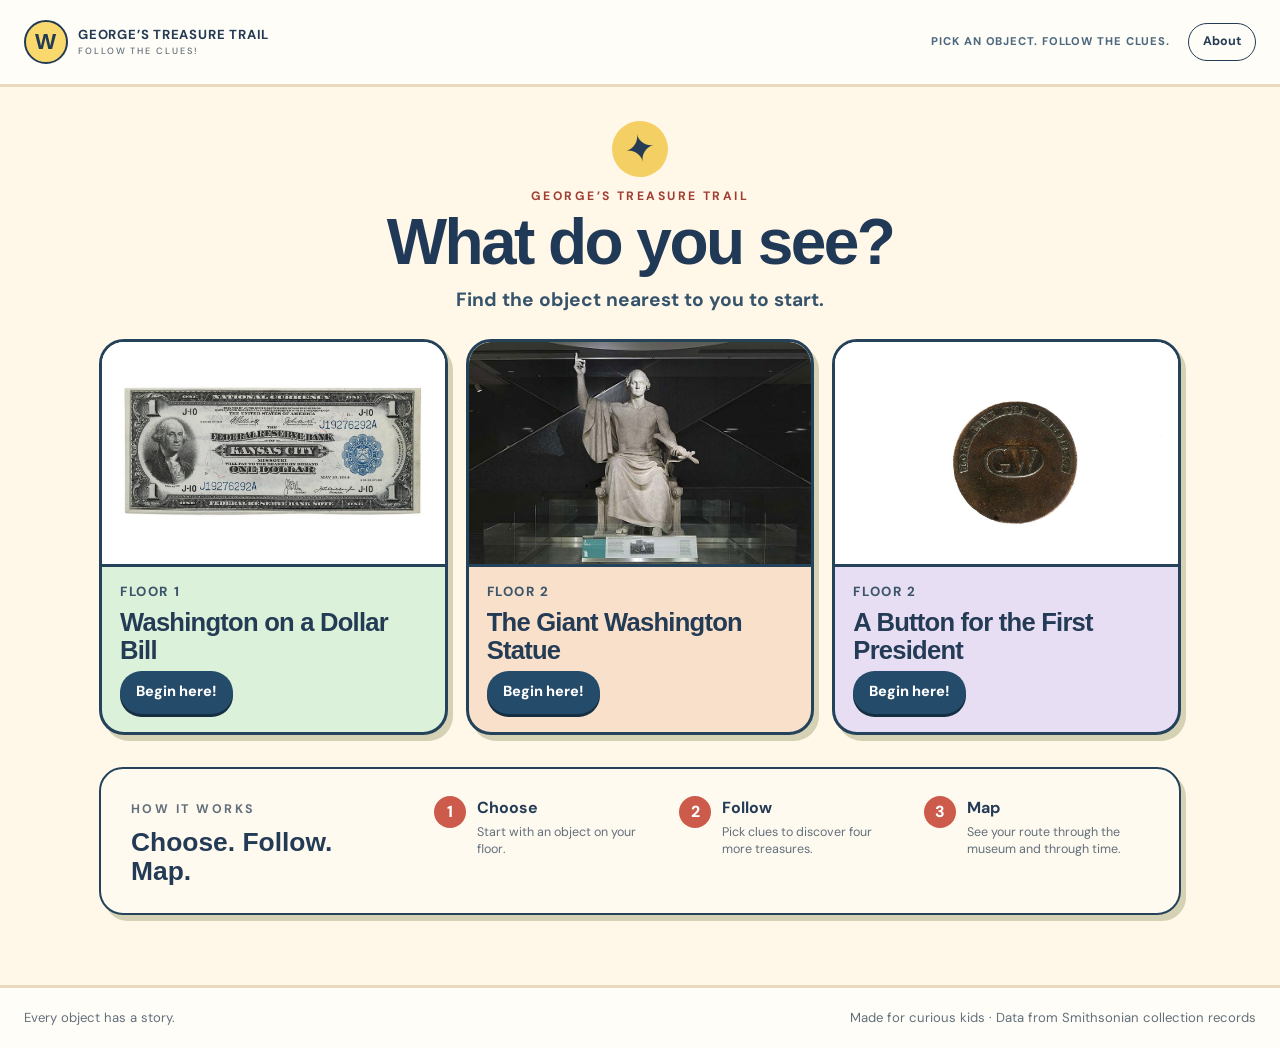
==== commit cf3e24bf: "Finalize interactive trail and GitHub Pages submission" ====
--- a/index.html
+++ b/index.html
@@ -4,13 +4,28 @@
   <meta charset="utf-8">
   <meta name="viewport" content="width=device-width, initial-scale=1">
   <meta name="theme-color" content="#f4efe5">
+  <meta name="description" content="Choose a Smithsonian object, follow visual clues, and build a five-stop George Washington treasure trail.">
+  <meta property="og:title" content="George’s Treasure Trail">
+  <meta property="og:description" content="An interactive, kid-friendly journey through George Washington objects at the Smithsonian.">
+  <meta property="og:type" content="website">
   <title>Where Will George Washington Take You?</title>
   <link rel="stylesheet" href="style.css">
   <script src="script.js" defer></script>
 </head>
 <body>
-  <header class="site-header"><a class="brand" href="#" id="home-link" aria-label="Pick a new first object"><span class="brand-mark">W</span><span>GEORGE’S TREASURE TRAIL <small>FOLLOW THE CLUES!</small></span></a><span class="header-note">Pick an object. Follow the clues.</span></header>
+  <a class="skip-link" href="#app">Skip to the treasure trail</a>
+  <header class="site-header"><a class="brand" href="#" id="home-link" aria-label="Pick a new first object"><span class="brand-mark">W</span><span>GEORGE’S TREASURE TRAIL <small>FOLLOW THE CLUES!</small></span></a><nav class="header-nav" aria-label="Project navigation"><span class="header-note">Pick an object. Follow the clues.</span><button class="about-button" id="about-open" type="button">About</button></nav></header>
   <main id="app" tabindex="-1"><p class="loading">Opening the collection…</p></main>
-  <footer class="site-footer"><span>Every object has a story.</span><span>Made for curious kids</span></footer>
+  <footer class="site-footer"><span>Every object has a story.</span><span>Made for curious kids · Data from Smithsonian collection records</span></footer>
+  <dialog class="about-dialog" id="about-dialog" aria-labelledby="about-title">
+    <form method="dialog"><button class="dialog-close" aria-label="Close about this project">Close</button></form>
+    <span class="eyebrow">About the project</span>
+    <h2 id="about-title">A museum trail built from connections</h2>
+    <p>George’s Treasure Trail helps young visitors explore Smithsonian objects through a five-stop, choose-your-own-path story. Each choice follows a shared material, topic, or time period.</p>
+    <h3>What is in the experience?</h3>
+    <ul><li>Three starting objects located across the museum</li><li>Kid-friendly stories with expandable grown-up facts</li><li>A personalized treasure map and time-machine finale</li></ul>
+    <h3>Data note</h3>
+    <p>Object details are based on Smithsonian collection records. Museum locations can change; visitors should confirm gallery availability with the National Museum of American History.</p>
+  </dialog>
 </body>
 </html>
--- a/style.css
+++ b/style.css
@@ -293,3 +293,152 @@
 .treasure-stop small{font-size:.59rem;line-height:1.1;margin-top:3px}
 .treasure-stop em{font-size:.57rem;line-height:1;margin-top:auto;padding-top:3px}
 .treasure-trail line{stroke:#a86446;stroke-width:3;stroke-linecap:round;stroke-dasharray:5 8}
+
+
+/* Visualization title and key */
+.start-heading .eyebrow{display:block;margin-top:10px;font-size:.76rem;color:#a13e33}
+.map-legend{display:flex;align-items:center;justify-content:center;gap:12px;flex-wrap:wrap;margin:0 auto 18px;color:#40576d;font-size:.78rem;font-weight:800}
+.map-legend>strong{color:#203956;text-transform:uppercase;letter-spacing:.08em}
+.map-legend>span{display:flex;align-items:center;gap:5px;padding:6px 9px;border:2px solid #d8c7a5;border-radius:999px;background:#fffdf7}
+.legend-number,.legend-floor,.legend-online{display:inline-grid;place-items:center;width:22px;height:22px;border-radius:50%;color:#fff;font-style:normal;font-size:.7rem}
+.legend-number{background:#d25847}.legend-arrow{color:#a86446;font-size:1.25rem;line-height:1}.legend-floor{width:19px;height:19px;margin-right:-3px}.floor-1{background:#4b9b7b}.floor-2{background:#cd7458}.floor-3{background:#667bb5}.legend-online{background:#6988a6}
+
+
+/* Cartoon parchment experiment for the final route */
+.kid-finale{max-width:1280px}
+.kid-finale .final-hero .eyebrow{display:inline-block;padding:7px 14px;border:2px solid #9b633e;border-radius:999px;background:#f7cc6b;color:#61391f;box-shadow:3px 3px 0 #bd8a4d;transform:rotate(-2deg)}
+.kid-finale .section-title{color:#59371f;text-shadow:2px 2px 0 #f4ca75}
+.kid-finale .final-hero p{color:#704f32}
+.map-legend{color:#62472f}
+.map-legend>span{border-color:#b9824d;background:#fff4d2;box-shadow:2px 2px 0 #d0a66e}
+.treasure-map{isolation:isolate;border:9px double #7f4e2d;border-radius:34px;background-color:#efd18c;background-image:radial-gradient(circle at 18% 20%,#8d572719 0 2px,transparent 3px),radial-gradient(circle at 78% 68%,#8d572716 0 2px,transparent 3px),repeating-linear-gradient(7deg,#f3d995 0 9px,#eed18a 10px 18px);box-shadow:0 12px 0 #b37a46,0 23px 35px #59412430;outline:3px solid #d29b5b;outline-offset:-17px}
+.treasure-map::before,.treasure-map::after{display:block;content:'';position:absolute;z-index:0;width:95px;height:95px;border-radius:50%;background:#9a5b2d12;filter:blur(2px)}
+.treasure-map::before{left:2%;top:7%}.treasure-map::after{right:4%;bottom:5%}
+.treasure-band{z-index:0;left:3%;right:3%;border:3px dashed #94683f;border-radius:48% 42% 45% 38%/30% 38% 34% 42%;background:#e8ca7dbd;box-shadow:inset 0 0 0 5px #f8e3a06b,0 3px 0 #a56f3d55;transform:rotate(-.25deg)}
+.treasure-band:nth-of-type(even){border-radius:40% 48% 38% 46%/38% 30% 43% 35%;transform:rotate(.2deg)}
+.treasure-band>span{top:9px;left:18px;width:94px;height:32px;border:3px solid #fff1be;border-radius:18px;box-shadow:2px 3px 0 #80512f;font-size:1rem}
+.treasure-trail{z-index:1;overflow:visible}
+.treasure-trail>path{fill:none;stroke:#744225;stroke-width:7;stroke-linecap:round;stroke-dasharray:1 15}.trail-arrowhead{fill:#744225;stroke:#f5dda0;stroke-width:3;stroke-linejoin:round;paint-order:stroke fill}
+.treasure-stop{z-index:3;border:4px solid #5f412b;border-radius:18px 15px 20px 14px;background:#fff4d2;box-shadow:5px 6px 0 #9b693e;transform:translate(-50%,-50%) rotate(-1deg)}
+.treasure-stop:nth-of-type(even){transform:translate(-50%,-50%) rotate(1deg)}
+.treasure-stop img{border:2px solid #c3965f;background:#fffaf0}
+.treasure-stop em{color:#884025}
+.treasure-number{background:#d9563f;border:3px solid #fff0ba;box-shadow:2px 2px 0 #6e3f27}
+.treasure-finish{border-color:#a83d2f;box-shadow:5px 6px 0 #d48443,0 0 0 5px #f6d56e}
+.finish-x{position:absolute;z-index:5;right:-17px;top:-25px;color:#c83e32;font:900 3.6rem/.8 'Arial Rounded MT Bold','Trebuchet MS',sans-serif;text-shadow:3px 3px 0 #fff1b5,-2px -2px 0 #fff1b5;transform:rotate(-8deg)}
+.map-compass{position:absolute;z-index:2;right:3.5%;top:3%;width:76px;height:76px;display:grid;place-items:center;border:3px solid #80502e;border-radius:50%;background:#f4d78ea8;color:#7a4427;transform:rotate(7deg)}
+.map-compass::before,.map-compass::after{content:'';position:absolute;background:#80502e}.map-compass::before{width:3px;height:88px}.map-compass::after{width:88px;height:3px}.map-compass span{font-size:2.7rem;line-height:1}.map-compass b,.map-compass small{position:absolute;z-index:1;font-size:.68rem;background:#f4d78e;padding:0 3px}.map-compass b{top:-8px}.map-compass small{bottom:-8px}
+.map-doodles{position:absolute;inset:0;z-index:0;pointer-events:none;color:#6d9873}.doodle-ship{position:absolute;left:5%;bottom:5%;font-size:2.3rem;transform:rotate(-5deg)}.doodle-waves{position:absolute;left:4%;bottom:2%;font:bold 1.4rem/1 Georgia,serif;color:#56899a;letter-spacing:.2em}.doodle-palms{position:absolute;right:7%;bottom:5%;font-size:3rem;color:#73904b;transform:rotate(15deg)}
+.treasure-note{color:#704f32;font-size:.88rem}
+
+/* Illustrated landmark map and material treasure bag */
+.treasure-landmark{position:absolute;z-index:3;width:150px;transform:translate(-50%,-50%);text-align:center;pointer-events:none}
+.treasure-landmark:nth-of-type(even){transform:translate(-50%,-50%) rotate(1deg)}
+.treasure-landmark img{display:block;width:118px;height:88px;margin:0 auto -4px;object-fit:contain;filter:drop-shadow(3px 5px 1px #6f472d55)}
+.treasure-landmark strong{display:inline-block;max-width:145px;color:#57391f;font:900 .82rem/1.05 'Arial Rounded MT Bold','Trebuchet MS',sans-serif;text-wrap:balance;text-shadow:1px 1px 0 #f9e4a5,-1px -1px 0 #f9e4a5,2px 2px 0 #f9e4a5}
+.treasure-landmark.treasure-finish{border:0;background:none;box-shadow:none;transform:translate(-50%,-50%) rotate(1deg)}
+.treasure-landmark .finish-x{pointer-events:auto;appearance:none;border:0;background:none;cursor:pointer;position:absolute;z-index:6;right:-8px;top:-22px;padding:0;color:#c83e32;font:900 4.5rem/.8 'Arial Rounded MT Bold','Trebuchet MS',sans-serif;text-shadow:3px 3px 0 #fff1b5,-2px -2px 0 #fff1b5,0 0 6px #75432c55;transform:rotate(-9deg);transition:transform .18s}
+.treasure-landmark .finish-x:hover{transform:rotate(-2deg) scale(1.12)}
+.treasure-landmark .finish-x:focus-visible{outline:4px solid #244b6a;outline-offset:5px;border-radius:8px}
+.bag-finale{max-width:1180px}
+.bag-insight{display:flex;align-items:center;gap:14px;max-width:720px;margin:0 auto 24px;padding:13px 18px;border:3px solid #7b5031;border-radius:18px;background:#fff1bd;box-shadow:4px 5px 0 #bd8750;color:#674428}
+.bag-insight>span{font-size:2rem}.bag-insight p{margin:0;font-size:.9rem}.bag-insight strong{font-size:1.05rem;color:#4f321d}
+.treasure-bag{position:relative;max-width:980px;margin:48px auto 0;padding:72px 55px 58px;border:7px solid #70472e;border-radius:90px 90px 150px 150px/65px 65px 110px 110px;background:repeating-linear-gradient(86deg,#c88950 0 8px,#d69a5e 9px 17px);box-shadow:inset 0 0 0 7px #e6b57766,8px 12px 0 #9c673e,0 24px 42px #5b402638}
+.treasure-bag::before{content:'';position:absolute;left:8%;right:8%;top:-30px;height:78px;border:7px solid #70472e;border-radius:50%;background:#dca66a;box-shadow:inset 0 12px 0 #8b5b38}
+.bag-tie{position:absolute;z-index:2;left:50%;top:25px;width:150px;height:28px;transform:translateX(-50%) rotate(-2deg);border:4px solid #743d2d;border-radius:12px;background:#c95743;box-shadow:3px 4px 0 #8b5837}
+.bag-tie::before,.bag-tie::after{content:'';position:absolute;top:13px;width:55px;height:20px;border:4px solid #743d2d;background:#d66b4e}.bag-tie::before{right:95%;transform:rotate(14deg);border-radius:70% 12% 12% 70%}.bag-tie::after{left:95%;transform:rotate(-14deg);border-radius:12% 70% 70% 12%}
+.bag-pockets{position:relative;z-index:2;display:grid;grid-template-columns:repeat(3,minmax(0,1fr));gap:17px}
+.bag-pocket{min-width:0;padding:13px;border:4px solid #755036;border-radius:20px 18px 24px 17px;background:#f7dc9f;box-shadow:inset 0 -6px 0 #d7aa68,3px 4px 0 #875b3b}
+.pocket-heading{display:flex;align-items:center;justify-content:space-between;gap:8px;padding-bottom:8px;border-bottom:2px dashed #a57045}.pocket-heading h2{margin:0;color:#56371f;font:900 1.25rem/1 'Arial Rounded MT Bold','Trebuchet MS',sans-serif;text-transform:capitalize}.pocket-heading span{flex:none;padding:3px 7px;border-radius:999px;background:#805334;color:#fff4d2;font-size:.62rem;font-weight:900}
+.pocket-items{display:flex;align-items:flex-start;justify-content:center;gap:7px;flex-wrap:wrap;padding-top:10px}
+.pocket-item{width:82px;text-align:center;color:#5c3c25}
+.pocket-item img{display:block;width:70px;height:55px;margin:0 auto;object-fit:contain;filter:drop-shadow(2px 3px 1px #70472e55)}
+.pocket-item strong{display:block;font:800 .62rem/1.08 'Arial Rounded MT Bold','Trebuchet MS',sans-serif;text-wrap:balance}
+.bag-actions{display:flex;justify-content:center;gap:12px;flex-wrap:wrap;margin-top:28px}
+@media(max-width:900px){.bag-pockets{grid-template-columns:repeat(2,minmax(0,1fr))}.treasure-landmark{width:120px}.treasure-landmark img{width:92px;height:70px}.treasure-landmark strong{font-size:.68rem}}
+
+/* The X is a separate action, not an object location. */
+.map-x-action{position:absolute;z-index:7;left:50%;bottom:20px;transform:translateX(-50%) rotate(-1deg);display:flex;align-items:center;gap:13px;min-width:335px;padding:9px 20px 10px 13px;border:4px solid #6f452c;border-radius:20px;background:#f8dda0;color:#59371f;text-align:left;box-shadow:5px 6px 0 #a66c3e;cursor:pointer;transition:transform .18s,box-shadow .18s}
+.map-x-action:hover{transform:translateX(-50%) rotate(1deg) scale(1.04);box-shadow:7px 8px 0 #985f37}
+.map-x-action:focus-visible{outline:4px solid #244b6a;outline-offset:5px}
+.map-x{flex:none;color:#c83e32;font:900 4.2rem/.75 'Arial Rounded MT Bold','Trebuchet MS',sans-serif;text-shadow:2px 2px 0 #fff1b5}
+.map-x-action strong,.map-x-action small{display:block}.map-x-action strong{font:900 1.05rem/1.1 'Arial Rounded MT Bold','Trebuchet MS',sans-serif}.map-x-action small{margin-top:3px;font-size:.7rem;font-weight:800;color:#755339}
+
+/* The X is the sixth and final destination on the dotted route. */
+.map-x-stop{position:absolute;z-index:7;width:170px;transform:translate(-50%,-50%) rotate(-2deg);appearance:none;border:0;background:none;color:#63391f;text-align:center;cursor:pointer;filter:drop-shadow(3px 4px 0 #f5d990);transition:transform .18s}
+.map-x-stop:hover{transform:translate(-50%,-50%) rotate(2deg) scale(1.1)}
+.map-x-stop:focus-visible{outline:4px solid #244b6a;outline-offset:5px;border-radius:14px}
+.map-x-stop span{display:block;color:#c83e32;font:900 5.8rem/.67 'Arial Rounded MT Bold','Trebuchet MS',sans-serif;text-shadow:3px 3px 0 #fff1b5,-2px -2px 0 #fff1b5}
+.map-x-stop strong{display:inline-block;padding:5px 9px;border:3px solid #72482e;border-radius:12px;background:#f8dda0;box-shadow:3px 3px 0 #a86e40;font:900 .8rem/1 'Arial Rounded MT Bold','Trebuchet MS',sans-serif}
+
+/* Material comparison: the five visited objects against all 17 physical objects. */
+.bag-key{display:flex;align-items:center;justify-content:center;gap:12px;flex-wrap:wrap;margin:0 auto 20px;color:#62452e;font-size:.76rem;font-weight:900}
+.bag-key>span{display:flex;align-items:center;gap:7px}.bag-key b{display:block;width:29px;height:22px;border:3px solid #70472e;border-radius:7px;background:#f4cb75}.bag-key .key-more{opacity:.3;filter:grayscale(1)}.bag-key .key-note{padding:5px 10px;border-radius:999px;background:#f4db9f;border:2px dashed #9e6c42}
+.collection-bag{max-width:1060px;padding:72px 50px 52px}
+.collection-pockets{position:relative;z-index:2;display:grid;gap:13px}
+.collection-pocket{position:relative;overflow:hidden;min-height:104px;padding:11px 14px 9px;border:4px solid #755036;border-radius:20px;background:linear-gradient(90deg,#e7b96e 0 var(--share),#f5dda6 var(--share) 100%);box-shadow:inset 0 -5px 0 #c9955c66,3px 4px 0 #875b3b}
+.collection-pocket::after{content:'';position:absolute;z-index:0;left:var(--share);top:0;bottom:0;border-left:3px dashed #855a39;opacity:.45}
+.collection-pocket .pocket-heading,.collection-pocket .collection-items,.collection-pocket>p{position:relative;z-index:1}
+.collection-pocket .pocket-heading{padding-bottom:5px}.collection-pocket .pocket-heading h2{font-size:1.18rem}.collection-pocket .pocket-heading span{background:#68452e;font-size:.7rem}
+.collection-items{display:flex;align-items:flex-end;gap:5px;min-height:62px;padding:4px 0 0;flex-wrap:wrap}
+.collection-item{width:68px;text-align:center;color:#543720;transition:transform .15s,opacity .15s}
+.collection-item img{display:block;width:58px;height:46px;margin:0 auto;object-fit:contain;filter:drop-shadow(2px 3px 1px #70472e55)}
+.collection-item span{display:block;min-height:1.2em;font:800 .52rem/1.08 'Arial Rounded MT Bold','Trebuchet MS',sans-serif;text-wrap:balance}
+.collection-item.found{transform:scale(1.08)}.collection-item.found img{filter:drop-shadow(2px 3px 1px #70472e88)}
+.collection-item.not-found{opacity:.27;filter:grayscale(1)}
+.collection-pocket>p{margin:3px 0 0;color:#62432c;font-size:.67rem;font-weight:900}
+.bag-explainer{max-width:720px;margin:19px auto 0;text-align:center;color:#694a33;font-size:.8rem;font-weight:800}
+@media(max-width:900px){.collection-bag{padding-left:28px;padding-right:28px}.collection-item{width:56px}.collection-item img{width:49px;height:40px}}
+
+/* Simple observation prompts for ages 4–8. */
+.bag-questions{display:flex;align-items:center;justify-content:center;gap:9px;flex-wrap:wrap;max-width:820px;margin:21px auto 0;color:#563820;font-weight:900}
+.bag-questions strong{padding:7px 12px;border:3px solid #73492f;border-radius:999px;background:#f0be58;box-shadow:2px 3px 0 #a56c3e}
+.bag-questions span{padding:7px 12px;border:3px solid #9b7048;border-radius:999px;background:#fff2c8;font-size:.82rem}
+.collection-pocket>p{font-size:.75rem}
+
+/* George's Time Machine: one object, one era, one clear comparison. */
+.time-finale{max-width:1240px}
+.time-finale .final-hero{margin-bottom:18px}
+.time-finale .section-title{color:#263f59;font-family:'Arial Rounded MT Bold','Trebuchet MS',sans-serif;font-weight:900}
+.time-insight{display:flex;align-items:center;justify-content:center;gap:13px;max-width:760px;margin:0 auto 16px;padding:13px 18px;border:3px solid #244b62;border-radius:18px;background:#fff0b9;color:#3f3424;box-shadow:4px 5px 0 #c79855;text-align:center}
+.time-insight span{font-size:2rem}.time-insight strong{font:900 1.05rem/1.25 'Arial Rounded MT Bold','Trebuchet MS',sans-serif}
+.time-key{display:flex;justify-content:center;gap:18px;flex-wrap:wrap;margin:0 auto 18px;color:#4c5e69;font-size:.78rem;font-weight:900}
+.time-key span{display:flex;align-items:center;gap:7px}.time-key b{width:30px;height:23px;border:3px solid #66452d;border-radius:7px;background:#f4ca6c}.time-key .key-more{opacity:.27;filter:grayscale(1)}
+.time-machine{display:grid;grid-template-columns:minmax(0,2.15fr) 85px minmax(260px,.85fr);align-items:stretch;gap:13px}
+.time-era{min-width:0;padding:18px;border:5px solid #29475e;border-radius:28px;box-shadow:6px 7px 0 #b58a57}
+.time-era header{display:flex;align-items:center;gap:12px;margin-bottom:12px}.time-era header h2{margin:0;font:900 1.45rem/1.04 'Arial Rounded MT Bold','Trebuchet MS',sans-serif}.time-era header p{margin:4px 0 0;font-size:.75rem;font-weight:900;text-transform:uppercase;letter-spacing:.05em}
+.era-date{flex:none;display:grid;place-items:center;min-width:92px;min-height:52px;padding:7px;border:3px solid #29475e;border-radius:16px;background:#fff7d5;font:900 1.1rem/1 'Arial Rounded MT Bold','Trebuchet MS',sans-serif}
+.era-during{background:#d9eddb}.era-during header{color:#315c48}.era-after{background:#eadff2}.era-after header{color:#60477a}
+.time-objects{display:flex;align-items:flex-start;justify-content:center;gap:8px;flex-wrap:wrap}
+.time-object{position:relative;width:82px;min-height:92px;text-align:center;color:#3f3025;transition:transform .15s}
+.time-object img{display:block;width:76px;height:61px;margin:0 auto;object-fit:contain;filter:drop-shadow(2px 3px 1px #59402b55)}
+.time-object strong{display:block;font:800 .57rem/1.08 'Arial Rounded MT Bold','Trebuchet MS',sans-serif;text-wrap:balance}
+.time-object>span{position:absolute;left:50%;top:-5px;transform:translateX(-50%) rotate(-3deg);width:max-content;padding:2px 6px;border:2px solid #7a472c;border-radius:999px;background:#f4c956;color:#53331e;font-size:.52rem;font-weight:900;box-shadow:1px 2px 0 #a96e3b}
+.time-object.found{transform:scale(1.08)}.time-object.found img{filter:drop-shadow(3px 4px 1px #59402b70)}
+.time-object.not-found{opacity:.23;filter:grayscale(1)}
+.time-arrow{display:grid;place-content:center;text-align:center;color:#9a5036}.time-arrow span{writing-mode:vertical-rl;transform:rotate(180deg);font-size:.6rem;font-weight:900;letter-spacing:.09em}.time-arrow b{font-size:3.7rem;line-height:1}
+.time-discovery{display:flex;align-items:center;justify-content:center;gap:10px;flex-wrap:wrap;margin:22px auto 0;color:#3c4f5b;font-weight:900}.time-discovery strong{padding:7px 12px;border:3px solid #2e5065;border-radius:999px;background:#f2c85d;color:#42331f;box-shadow:2px 3px 0 #af7c42}.time-discovery span{padding:7px 12px;border:3px solid #99a98b;border-radius:999px;background:#f8f3d9;font-size:.8rem}
+.time-note{max-width:760px;margin:17px auto 0;text-align:center;color:#536675;font-size:.83rem;font-weight:800}.time-actions{display:flex;justify-content:center;gap:12px;flex-wrap:wrap;margin-top:23px}
+@media(max-width:950px){.time-machine{grid-template-columns:1fr}.time-arrow{display:flex;align-items:center;justify-content:center}.time-arrow span{writing-mode:horizontal-tb;transform:none}.time-object{width:72px}}
+.empty-era{margin:auto;padding:24px;color:#6c6d69;font-size:.82rem;font-weight:900;text-align:center}
+
+/* Balanced Time Machine layout for any split of the five objects. */
+.time-machine{grid-template-columns:minmax(0,1fr) 85px minmax(0,1fr);align-items:stretch}
+.time-era{display:flex;flex-direction:column;min-height:390px;padding:20px 22px}
+.time-era header{min-height:70px;align-items:center;margin-bottom:10px}
+.time-era header>div{min-width:0}.time-era header h2{font-size:1.35rem;text-wrap:balance}.time-era header p{font-size:.72rem}
+.time-objects{flex:1;align-content:center;align-items:center;justify-content:center;gap:18px}
+.time-object{width:125px;min-height:130px}
+.time-object img{width:112px;height:90px}
+.time-object strong{font-size:.72rem;line-height:1.12}
+@media(max-width:950px){.time-machine{grid-template-columns:1fr}.time-era{min-height:300px}}
+
+.image-kind-label{position:absolute;left:12px;bottom:12px;padding:5px 9px;border-radius:999px;background:#fffdf0e8;border:1px solid #24435b;color:#24435b;font-size:.58rem;font-weight:800;letter-spacing:.08em;text-transform:uppercase;box-shadow:0 2px 8px #172a3c20}
+
+/* Final-page shell, project context, and keyboard navigation */
+.skip-link{position:fixed;z-index:100;top:10px;left:10px;transform:translateY(-150%);padding:10px 15px;border-radius:8px;background:var(--ink);color:#fff;font-weight:700;text-decoration:none}.skip-link:focus{transform:translateY(0)}
+main:focus{outline:none}
+.header-nav{display:flex;align-items:center;gap:18px}.about-button{border:1px solid var(--ink);border-radius:999px;background:transparent;color:var(--ink);padding:8px 14px;font-size:.78rem;font-weight:700}.about-button:hover{background:var(--ink);color:#fff}
+.about-dialog{width:min(620px,calc(100% - 32px));max-height:calc(100vh - 32px);overflow:auto;border:1px solid var(--line);border-radius:24px;background:var(--cream);color:var(--ink);padding:34px;box-shadow:0 30px 80px #172a3c55}.about-dialog::backdrop{background:#172a3caa;backdrop-filter:blur(4px)}.about-dialog h2{font:600 clamp(2rem,5vw,3rem)/1.05 'Playfair Display',Georgia,serif;margin:10px 0 18px}.about-dialog h3{font:600 1.2rem 'Playfair Display',Georgia,serif;margin:24px 0 6px}.about-dialog p,.about-dialog li{color:#425460}.about-dialog ul{padding-left:1.25rem}.about-dialog form{float:right}.dialog-close{border:0;border-radius:999px;background:var(--ink);color:#fff;padding:8px 13px;font-weight:700}
+.trail-guide{display:grid;grid-template-columns:minmax(180px,.75fr) minmax(0,2fr);gap:35px;align-items:start;margin:32px 0 0;padding:27px 30px;border:2px solid #24435b;border-radius:24px;background:#fffaf0;box-shadow:5px 6px 0 #d5d1b4}.trail-guide h2{font:900 1.65rem/1.1 'Arial Rounded MT Bold','Trebuchet MS',sans-serif;margin:7px 0 0}.trail-guide ol{display:grid;grid-template-columns:repeat(3,1fr);gap:20px;counter-reset:trail-step;list-style:none;margin:0;padding:0}.trail-guide li{counter-increment:trail-step;display:grid;grid-template-columns:34px 1fr;column-gap:9px}.trail-guide li::before{content:counter(trail-step);grid-row:1/3;display:grid;place-items:center;align-self:start;width:32px;height:32px;border-radius:50%;background:var(--red);color:#fff;font-weight:800}.trail-guide strong,.trail-guide span{grid-column:2}.trail-guide span{font-size:.78rem;color:var(--muted);line-height:1.35;margin-top:3px}
+@media(max-width:760px){.trail-guide{grid-template-columns:1fr}.trail-guide ol{grid-template-columns:1fr}.site-footer{align-items:flex-start;flex-direction:column}.about-dialog{padding:24px}.header-nav{gap:8px}}
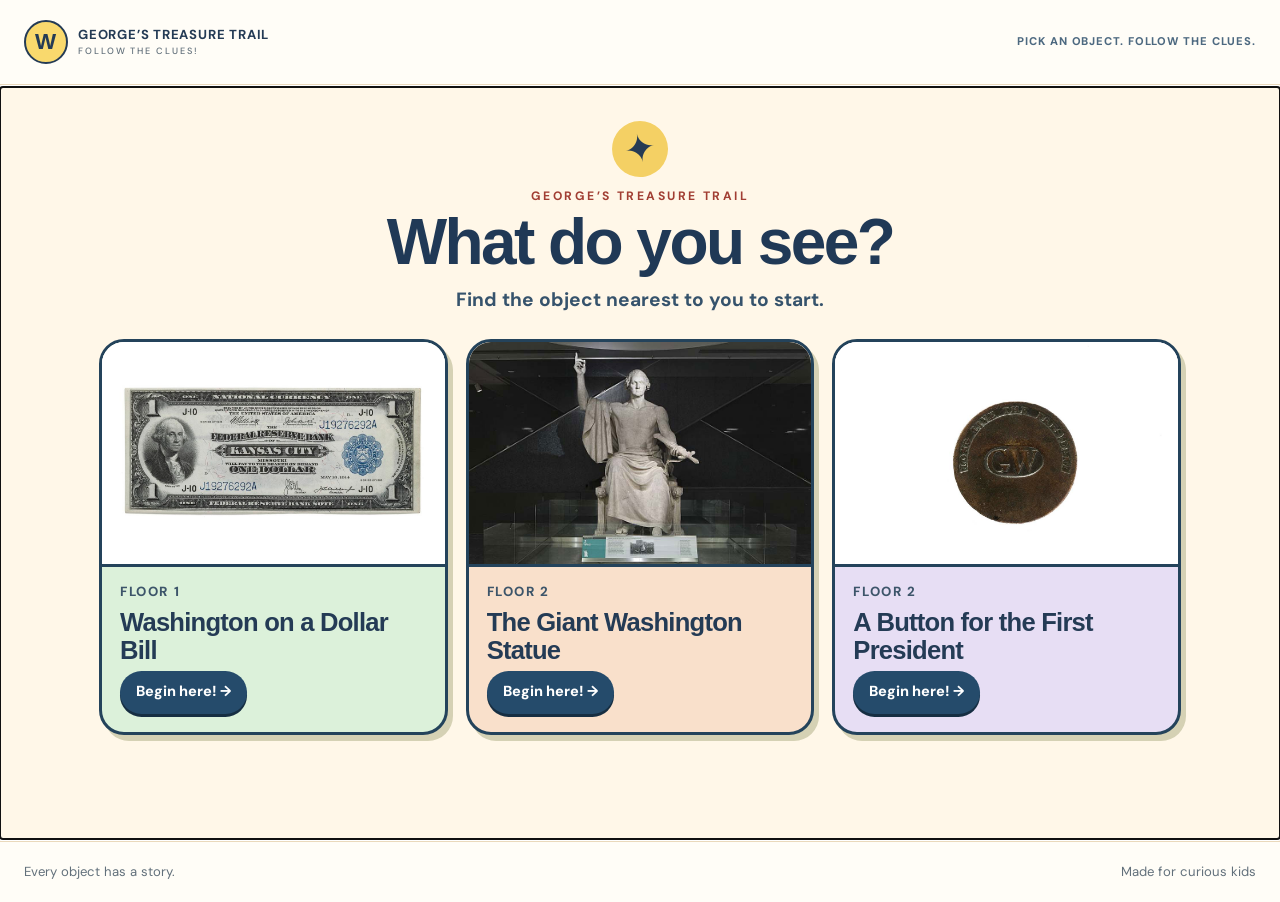
==== commit 3f829b29: "Revert "Finalize interactive trail and GitHub Pages submission" This reverts commit cf3e24bf2cb5600c" ====
--- a/index.html
+++ b/index.html
@@ -4,28 +4,13 @@
   <meta charset="utf-8">
   <meta name="viewport" content="width=device-width, initial-scale=1">
   <meta name="theme-color" content="#f4efe5">
-  <meta name="description" content="Choose a Smithsonian object, follow visual clues, and build a five-stop George Washington treasure trail.">
-  <meta property="og:title" content="George’s Treasure Trail">
-  <meta property="og:description" content="An interactive, kid-friendly journey through George Washington objects at the Smithsonian.">
-  <meta property="og:type" content="website">
   <title>Where Will George Washington Take You?</title>
   <link rel="stylesheet" href="style.css">
   <script src="script.js" defer></script>
 </head>
 <body>
-  <a class="skip-link" href="#app">Skip to the treasure trail</a>
-  <header class="site-header"><a class="brand" href="#" id="home-link" aria-label="Pick a new first object"><span class="brand-mark">W</span><span>GEORGE’S TREASURE TRAIL <small>FOLLOW THE CLUES!</small></span></a><nav class="header-nav" aria-label="Project navigation"><span class="header-note">Pick an object. Follow the clues.</span><button class="about-button" id="about-open" type="button">About</button></nav></header>
+  <header class="site-header"><a class="brand" href="#" id="home-link" aria-label="Pick a new first object"><span class="brand-mark">W</span><span>GEORGE’S TREASURE TRAIL <small>FOLLOW THE CLUES!</small></span></a><span class="header-note">Pick an object. Follow the clues.</span></header>
   <main id="app" tabindex="-1"><p class="loading">Opening the collection…</p></main>
-  <footer class="site-footer"><span>Every object has a story.</span><span>Made for curious kids · Data from Smithsonian collection records</span></footer>
-  <dialog class="about-dialog" id="about-dialog" aria-labelledby="about-title">
-    <form method="dialog"><button class="dialog-close" aria-label="Close about this project">Close</button></form>
-    <span class="eyebrow">About the project</span>
-    <h2 id="about-title">A museum trail built from connections</h2>
-    <p>George’s Treasure Trail helps young visitors explore Smithsonian objects through a five-stop, choose-your-own-path story. Each choice follows a shared material, topic, or time period.</p>
-    <h3>What is in the experience?</h3>
-    <ul><li>Three starting objects located across the museum</li><li>Kid-friendly stories with expandable grown-up facts</li><li>A personalized treasure map and time-machine finale</li></ul>
-    <h3>Data note</h3>
-    <p>Object details are based on Smithsonian collection records. Museum locations can change; visitors should confirm gallery availability with the National Museum of American History.</p>
-  </dialog>
+  <footer class="site-footer"><span>Every object has a story.</span><span>Made for curious kids</span></footer>
 </body>
 </html>
--- a/style.css
+++ b/style.css
@@ -434,11 +434,3 @@
 @media(max-width:950px){.time-machine{grid-template-columns:1fr}.time-era{min-height:300px}}
 
 .image-kind-label{position:absolute;left:12px;bottom:12px;padding:5px 9px;border-radius:999px;background:#fffdf0e8;border:1px solid #24435b;color:#24435b;font-size:.58rem;font-weight:800;letter-spacing:.08em;text-transform:uppercase;box-shadow:0 2px 8px #172a3c20}
-
-/* Final-page shell, project context, and keyboard navigation */
-.skip-link{position:fixed;z-index:100;top:10px;left:10px;transform:translateY(-150%);padding:10px 15px;border-radius:8px;background:var(--ink);color:#fff;font-weight:700;text-decoration:none}.skip-link:focus{transform:translateY(0)}
-main:focus{outline:none}
-.header-nav{display:flex;align-items:center;gap:18px}.about-button{border:1px solid var(--ink);border-radius:999px;background:transparent;color:var(--ink);padding:8px 14px;font-size:.78rem;font-weight:700}.about-button:hover{background:var(--ink);color:#fff}
-.about-dialog{width:min(620px,calc(100% - 32px));max-height:calc(100vh - 32px);overflow:auto;border:1px solid var(--line);border-radius:24px;background:var(--cream);color:var(--ink);padding:34px;box-shadow:0 30px 80px #172a3c55}.about-dialog::backdrop{background:#172a3caa;backdrop-filter:blur(4px)}.about-dialog h2{font:600 clamp(2rem,5vw,3rem)/1.05 'Playfair Display',Georgia,serif;margin:10px 0 18px}.about-dialog h3{font:600 1.2rem 'Playfair Display',Georgia,serif;margin:24px 0 6px}.about-dialog p,.about-dialog li{color:#425460}.about-dialog ul{padding-left:1.25rem}.about-dialog form{float:right}.dialog-close{border:0;border-radius:999px;background:var(--ink);color:#fff;padding:8px 13px;font-weight:700}
-.trail-guide{display:grid;grid-template-columns:minmax(180px,.75fr) minmax(0,2fr);gap:35px;align-items:start;margin:32px 0 0;padding:27px 30px;border:2px solid #24435b;border-radius:24px;background:#fffaf0;box-shadow:5px 6px 0 #d5d1b4}.trail-guide h2{font:900 1.65rem/1.1 'Arial Rounded MT Bold','Trebuchet MS',sans-serif;margin:7px 0 0}.trail-guide ol{display:grid;grid-template-columns:repeat(3,1fr);gap:20px;counter-reset:trail-step;list-style:none;margin:0;padding:0}.trail-guide li{counter-increment:trail-step;display:grid;grid-template-columns:34px 1fr;column-gap:9px}.trail-guide li::before{content:counter(trail-step);grid-row:1/3;display:grid;place-items:center;align-self:start;width:32px;height:32px;border-radius:50%;background:var(--red);color:#fff;font-weight:800}.trail-guide strong,.trail-guide span{grid-column:2}.trail-guide span{font-size:.78rem;color:var(--muted);line-height:1.35;margin-top:3px}
-@media(max-width:760px){.trail-guide{grid-template-columns:1fr}.trail-guide ol{grid-template-columns:1fr}.site-footer{align-items:flex-start;flex-direction:column}.about-dialog{padding:24px}.header-nav{gap:8px}}
